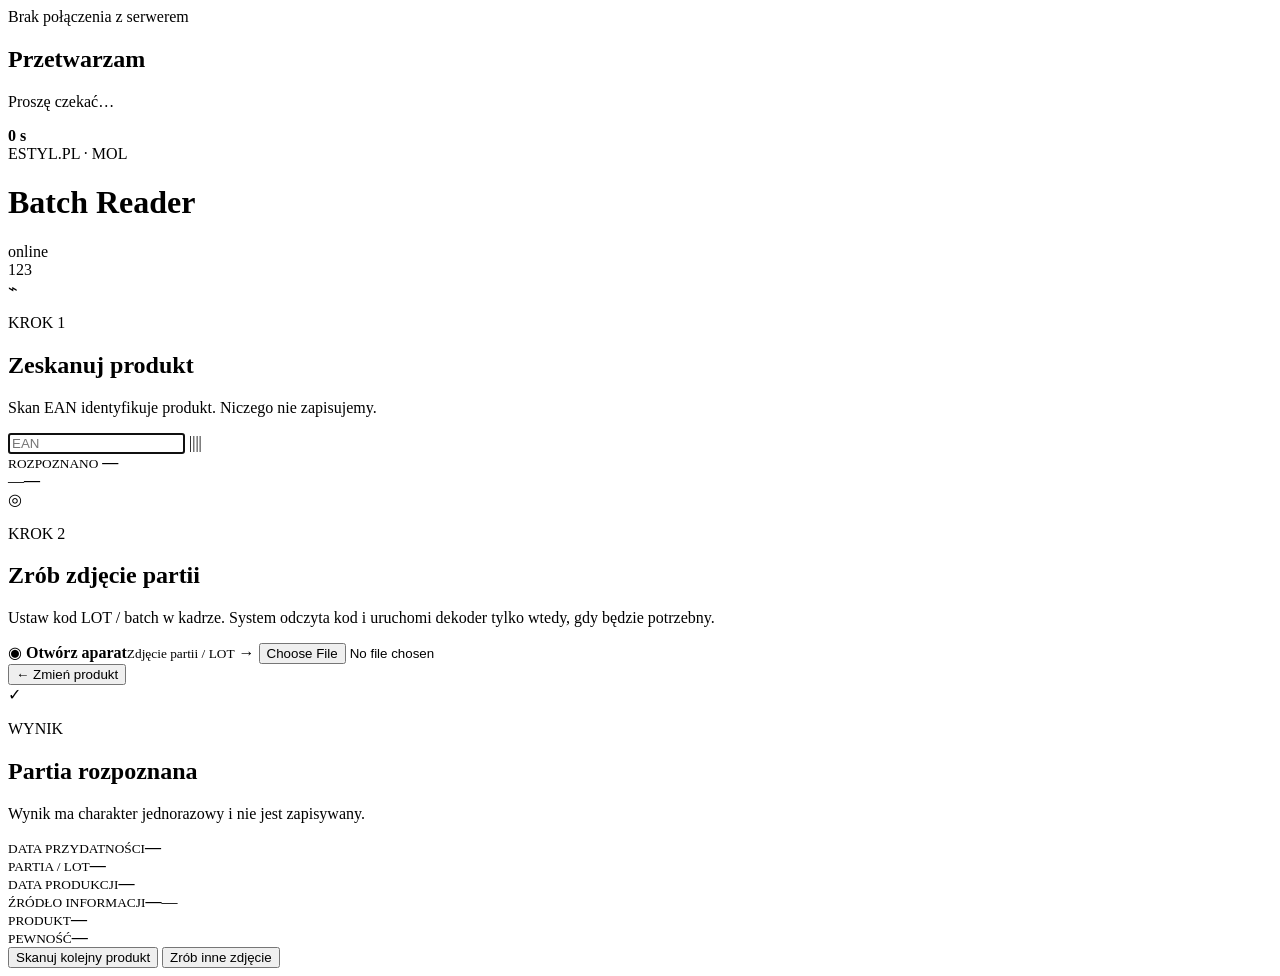
==== batch-reader/index.html @ 8f675eac "Add standalone MOL batch reader UI" ====
<!doctype html>
<html lang="pl">
<head>
  <meta charset="utf-8">
  <meta name="viewport" content="width=device-width,initial-scale=1,viewport-fit=cover">
  <meta name="theme-color" content="#e9fbf6">
  <meta name="robots" content="noindex,nofollow,noarchive">
  <meta name="mobile-web-app-capable" content="yes">
  <meta name="apple-mobile-web-app-capable" content="yes">
  <meta name="apple-mobile-web-app-title" content="Batch Reader">
  <title>MOL // Batch Reader</title>
  <link rel="manifest" href="./manifest.webmanifest">
  <link rel="icon" href="../icon-192.png" type="image/png">
  <link rel="apple-touch-icon" href="../icon-192.png">
  <link rel="stylesheet" href="./styles.css">
</head>
<body>
  <div id="offline" class="offline">Brak połączenia z serwerem</div>

  <div id="processing" class="processing hidden" role="status" aria-live="polite">
    <div class="processing-card">
      <div class="scan-orbit"><span></span></div>
      <h2 id="processingTitle">Przetwarzam</h2>
      <p id="processingMsg">Proszę czekać…</p>
      <b id="processingTime">0 s</b>
    </div>
  </div>

  <main class="shell">
    <header class="topbar">
      <div>
        <div class="eyebrow">ESTYL.PL · MOL</div>
        <h1>Batch Reader</h1>
      </div>
      <span id="connectionBadge" class="connection">online</span>
    </header>

    <div class="steps" aria-hidden="true">
      <span id="step1" class="step active">1</span><i></i><span id="step2" class="step">2</span><i></i><span id="step3" class="step">3</span>
    </div>

    <section id="screenEan" class="screen active">
      <div class="hero-icon">⌁</div>
      <p class="kicker">KROK 1</p>
      <h2>Zeskanuj produkt</h2>
      <p class="lead">Skan EAN identyfikuje produkt. Niczego nie zapisujemy.</p>
      <div class="ean-wrap">
        <input id="eanInput" type="text" inputmode="numeric" autocomplete="off" enterkeyhint="done" placeholder="EAN" autofocus>
        <span>||||</span>
      </div>
      <div id="eanStatus" class="status hidden"></div>
      <div id="productCard" class="product-card hidden">
        <small>ROZPOZNANO</small>
        <strong id="productName">—</strong>
        <div><span id="productBrand">—</span><b id="productSku">—</b></div>
      </div>
    </section>

    <section id="screenPhoto" class="screen">
      <div class="hero-icon camera">◎</div>
      <p class="kicker">KROK 2</p>
      <h2>Zrób zdjęcie partii</h2>
      <p class="lead">Ustaw kod LOT / batch w kadrze. System odczyta kod i uruchomi dekoder tylko wtedy, gdy będzie potrzebny.</p>
      <label class="photo-button" for="photoInput">
        <span class="photo-symbol">◉</span>
        <span><strong>Otwórz aparat</strong><small>Zdjęcie partii / LOT</small></span>
        <b>→</b>
        <input id="photoInput" type="file" accept="image/*" capture="environment">
      </label>
      <div id="photoStatus" class="status hidden"></div>
      <button id="backBtn" class="text-button" type="button">← Zmień produkt</button>
    </section>

    <section id="screenResult" class="screen">
      <div id="resultMark" class="result-mark">✓</div>
      <p class="kicker">WYNIK</p>
      <h2 id="resultTitle">Partia rozpoznana</h2>
      <p id="resultLead" class="lead">Wynik ma charakter jednorazowy i nie jest zapisywany.</p>

      <div class="result-grid">
        <div class="result-main"><small>DATA PRZYDATNOŚCI</small><strong id="expiryValue">—</strong></div>
        <div><small>PARTIA / LOT</small><strong id="batchValue">—</strong></div>
        <div><small>DATA PRODUKCJI</small><strong id="productionValue">—</strong></div>
        <div class="source-card"><small>ŹRÓDŁO INFORMACJI</small><strong id="sourceValue">—</strong><span id="sourceDetail">—</span></div>
        <div><small>PRODUKT</small><strong id="resultProduct">—</strong></div>
        <div><small>PEWNOŚĆ</small><strong id="confidenceValue">—</strong></div>
      </div>

      <button id="nextBtn" class="primary-button" type="button">Skanuj kolejny produkt</button>
      <button id="retryBtn" class="secondary-button" type="button">Zrób inne zdjęcie</button>
    </section>
  </main>

  <script src="./app.js"></script>
</body>
</html>
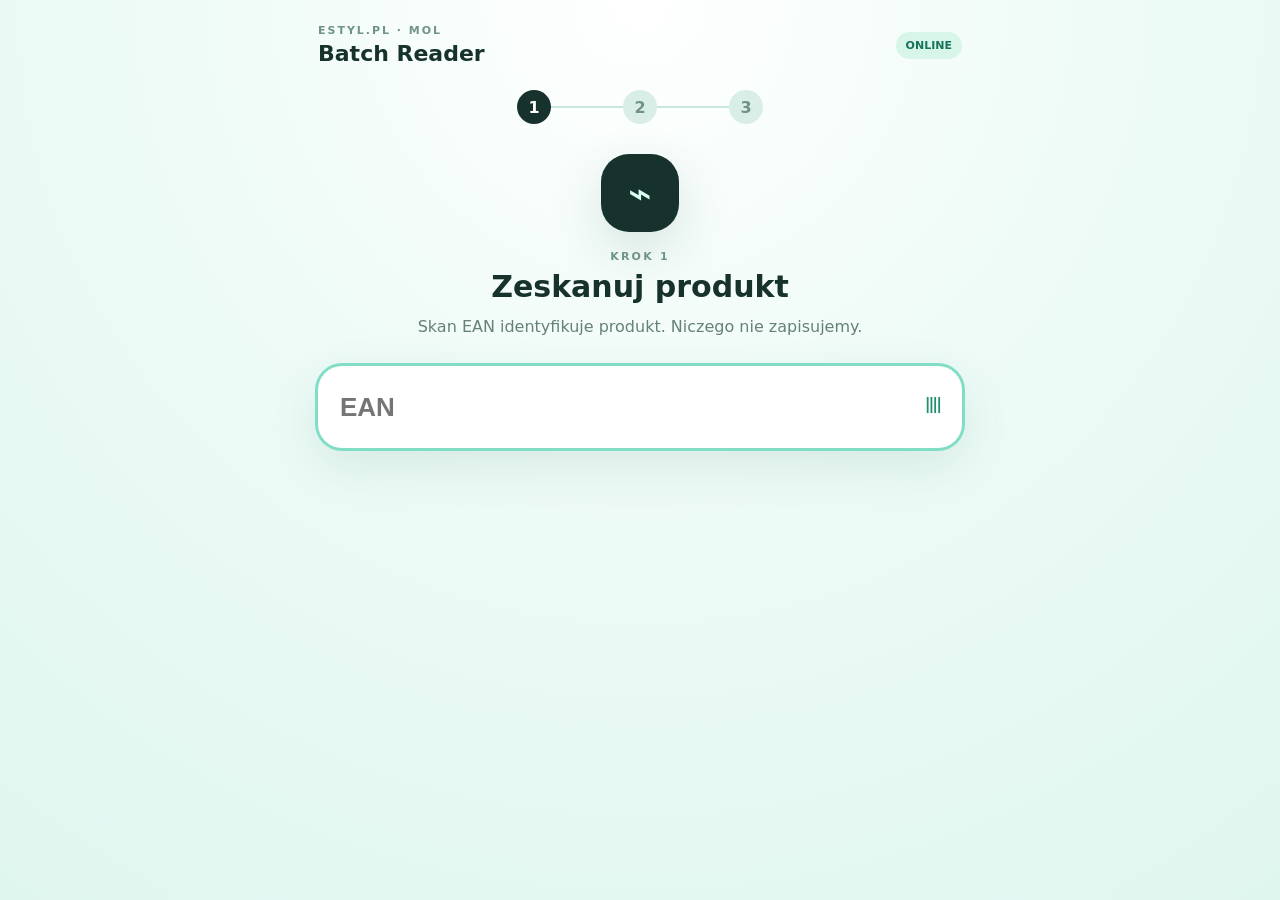
==== commit e937a6f5: "Force Batch Reader v4 assets and cache refresh" ====
--- a/batch-reader/index.html
+++ b/batch-reader/index.html
@@ -8,11 +8,12 @@
   <meta name="mobile-web-app-capable" content="yes">
   <meta name="apple-mobile-web-app-capable" content="yes">
   <meta name="apple-mobile-web-app-title" content="Batch Reader">
+  <meta name="app-build" content="4">
   <title>MOL // Batch Reader</title>
-  <link rel="manifest" href="./manifest.webmanifest">
+  <link rel="manifest" href="./manifest.webmanifest?v=4">
   <link rel="icon" href="../icon-192.png" type="image/png">
   <link rel="apple-touch-icon" href="../icon-192.png">
-  <link rel="stylesheet" href="./styles.css">
+  <link rel="stylesheet" href="./styles.css?v=4">
 </head>
 <body>
   <div id="offline" class="offline">Brak połączenia z serwerem</div>
@@ -91,6 +92,6 @@
     </section>
   </main>
 
-  <script src="./app.js"></script>
+  <script src="./app.js?v=4"></script>
 </body>
 </html>
--- a/batch-reader/styles.css
+++ b/batch-reader/styles.css
@@ -0,0 +1 @@
+:root{font-family:Inter,system-ui,-apple-system,BlinkMacSystemFont,"Segoe UI",sans-serif;color:#17322c;background:#eefbf7}*{box-sizing:border-box}body{margin:0;min-height:100vh;background:radial-gradient(circle at top,#ffffff 0,#eefbf7 42%,#dff6ef 100%);color:#17322c}.hidden{display:none!important}.offline{display:none;position:fixed;top:0;left:0;right:0;z-index:50;padding:10px;text-align:center;background:#17322c;color:white;font-size:13px}.offline.show{display:block}.shell{width:min(680px,100%);margin:0 auto;padding:24px 18px 44px}.topbar{display:flex;justify-content:space-between;align-items:center;margin-bottom:24px}.eyebrow{font-size:11px;letter-spacing:.18em;font-weight:800;color:#6f9388}.topbar h1{margin:4px 0 0;font-size:22px}.connection{padding:7px 10px;border-radius:999px;background:#d8f5ea;color:#16745b;font-size:11px;font-weight:800;text-transform:uppercase}.steps{display:flex;align-items:center;justify-content:center;margin:14px 0 30px}.steps i{height:2px;width:72px;background:#c9e7dd}.step{width:34px;height:34px;border-radius:50%;display:grid;place-items:center;background:#d8eee7;color:#729187;font-weight:800}.step.active{background:#17322c;color:white}.step.done{background:#27b58b;color:white}.screen{display:none}.screen.active{display:block}.hero-icon{width:78px;height:78px;margin:0 auto 18px;border-radius:28px;display:grid;place-items:center;background:#17322c;color:#d8fff2;font-size:40px;box-shadow:0 18px 50px rgba(30,91,75,.15)}.hero-icon.camera{background:#1e8f70}.kicker{text-align:center;font-size:11px;letter-spacing:.2em;font-weight:900;color:#6f9388;margin:0 0 8px}.screen h2{text-align:center;font-size:30px;line-height:1.08;margin:0}.lead{text-align:center;color:#668179;line-height:1.55;max-width:520px;margin:12px auto 26px}.ean-wrap{position:relative}.ean-wrap input{width:100%;height:82px;border:0;border-radius:24px;background:white;box-shadow:0 16px 50px rgba(42,109,90,.12);padding:0 80px 0 22px;font-size:26px;font-weight:800;color:#17322c;outline:none}.ean-wrap input:focus{box-shadow:0 0 0 3px #81ddc5,0 16px 50px rgba(42,109,90,.12)}.ean-wrap span{position:absolute;right:22px;top:28px;color:#1e8f70;font-weight:900;letter-spacing:-2px}.status{margin:15px 0 0;padding:14px 16px;border-radius:16px;font-weight:700}.status.ok{background:#dff8ef;color:#137458}.status.err{background:#ffe9e7;color:#a3362d}.status.warn{background:#fff3d7;color:#8b6518}.product-card,.result-grid>div{background:rgba(255,255,255,.9);border:1px solid rgba(31,143,112,.12);border-radius:22px;box-shadow:0 12px 36px rgba(42,109,90,.09)}.product-card{margin-top:18px;padding:20px}.product-card small,.result-grid small{display:block;color:#7c968f;font-size:10px;letter-spacing:.14em;font-weight:900}.product-card>strong{display:block;margin-top:7px;font-size:19px}.product-card div{display:flex;justify-content:space-between;gap:12px;margin-top:14px;color:#5d7b72}.photo-button{display:flex;align-items:center;gap:15px;padding:22px;border-radius:24px;background:#17322c;color:white;cursor:pointer;box-shadow:0 18px 50px rgba(20,75,62,.18)}.photo-button input{display:none}.photo-symbol{display:grid;place-items:center;width:50px;height:50px;border-radius:18px;background:#2aa77f;font-size:24px}.photo-button span:nth-child(2){display:flex;flex-direction:column;flex:1}.photo-button small{opacity:.65;margin-top:3px}.photo-button b{font-size:24px}.text-button,.secondary-button{border:0;background:transparent;color:#53736a;font-weight:800;display:block;margin:18px auto;padding:12px}.processing{position:fixed;inset:0;z-index:40;background:rgba(238,251,247,.94);backdrop-filter:blur(12px);display:grid;place-items:center;padding:20px}.processing-card{width:min(360px,100%);text-align:center;background:white;border-radius:28px;padding:34px 24px;box-shadow:0 30px 80px rgba(24,90,73,.16)}.scan-orbit{width:62px;height:62px;border-radius:50%;border:4px solid #d7eee7;border-top-color:#1e8f70;margin:0 auto 20px;animation:spin 1s linear infinite}@keyframes spin{to{transform:rotate(360deg)}}.processing-card h2{margin:0 0 8px}.processing-card p{color:#6f8b83}.processing-card b{color:#1e8f70}.result-mark{width:82px;height:82px;border-radius:30px;background:#21ad83;color:white;font-size:40px;font-weight:900;display:grid;place-items:center;margin:0 auto 18px;box-shadow:0 18px 50px rgba(33,173,131,.22)}.result-mark.fail{background:#c27c26}.result-grid{display:grid;grid-template-columns:1fr 1fr;gap:12px;margin-top:22px}.result-grid>div{padding:18px;min-height:116px}.result-grid strong{display:block;margin-top:8px;font-size:18px;word-break:break-word}.result-grid .result-main,.result-grid .source-card{grid-column:1/-1}.result-grid .result-main strong{font-size:34px;color:#14795c}.source-card span{display:block;margin-top:8px;color:#67847b;font-size:13px}.primary-button,.secondary-button{width:100%;border-radius:18px;padding:17px 20px;font-size:15px;font-weight:900}.primary-button{margin-top:22px;border:0;background:#17322c;color:white}.secondary-button{border:1px solid #bcded3;background:rgba(255,255,255,.7);color:#315b50;margin-top:10px}@media(max-width:520px){.shell{padding-top:18px}.result-grid{grid-template-columns:1fr}.result-grid .result-main,.result-grid .source-card{grid-column:1}.screen h2{font-size:28px}.ean-wrap input{font-size:22px}}
